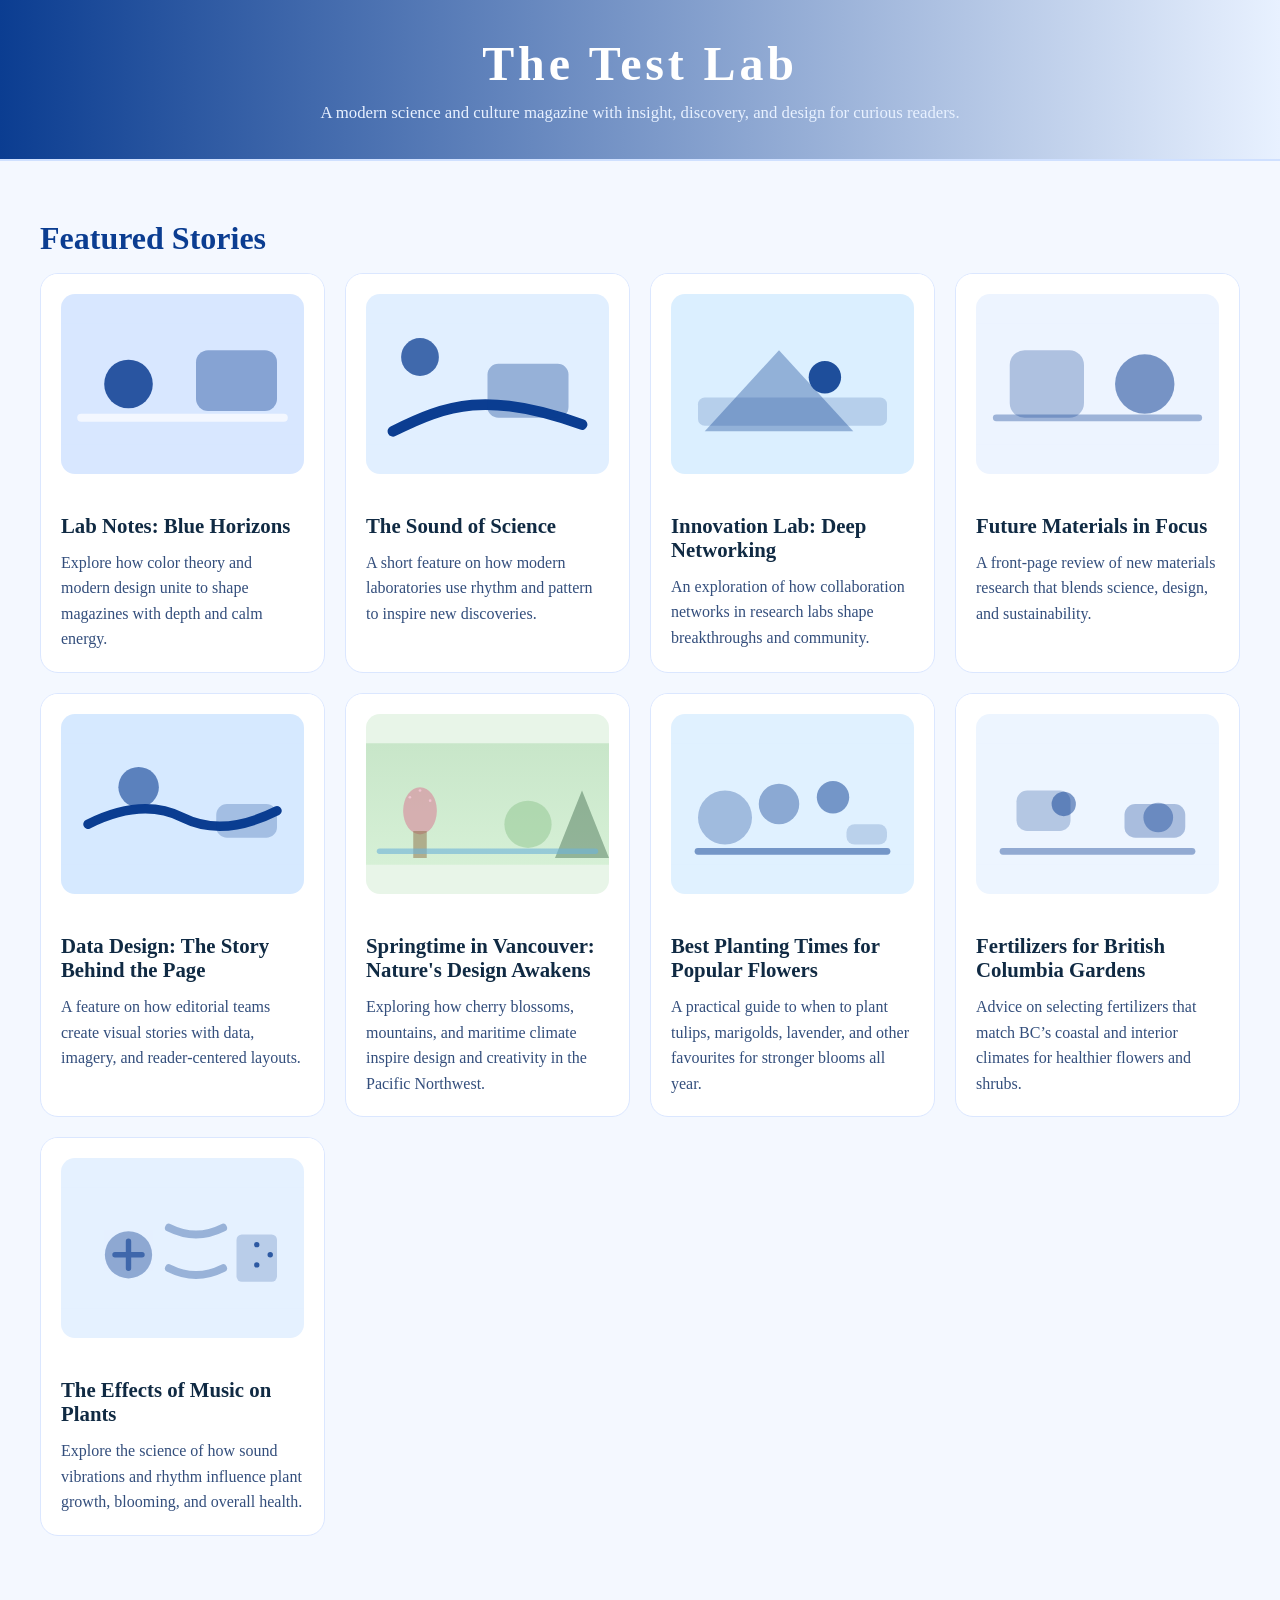
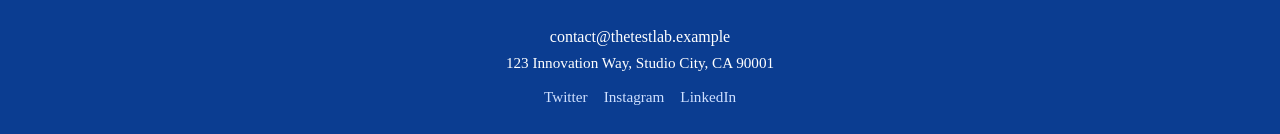
==== index.html @ 8c1adbc8 "Refactor article headers and add new content - Updated header styles in articles 1 to 8 to include l" ====
<!DOCTYPE html>
<html lang="en">
<head>
  <meta charset="UTF-8">
  <meta name="viewport" content="width=device-width, initial-scale=1.0">
  <title>The Test Lab Magazine</title>
</head>
<body style="margin:0; padding:0; font-family:'Times New Roman', Times, serif; background:#f4f8ff; color:#102a43;">
  <header style="padding:36px 24px; text-align:center; background: linear-gradient(to right, #0b3d91, #e8f1ff); border-bottom:2px solid #cfe0ff;">
    <h1 style="margin:0; font-size:3rem; letter-spacing:0.08em; color:#ffffff;">The Test Lab</h1>
    <p style="margin:12px auto 0; max-width:720px; font-size:1.05rem; color:#e8f1ff;">A modern science and culture magazine with insight, discovery, and design for curious readers.</p>
  </header>

  <main style="padding:32px 24px; max-width:1200px; margin:0 auto;">
    <section style="margin-bottom:32px;">
      <h2 style="font-size:2rem; margin-bottom:16px; color:#0b3d91;">Featured Stories</h2>
      <div style="display:grid; grid-template-columns:repeat(auto-fit, minmax(260px, 1fr)); gap:20px;">

        <article style="background:#ffffff; border:1px solid #dbe7ff; border-radius:18px; overflow:hidden; display:flex; flex-direction:column; min-height:320px;">
          <a href="article1.html" style="text-decoration:none; color:inherit; display:block;">
            <div style="padding:20px; background:#ffffff;">
              <svg width="100%" height="180" viewBox="0 0 360 180" xmlns="http://www.w3.org/2000/svg" style="border-radius:14px; display:block; background:#d8e7ff;">
                <rect x="0" y="0" width="360" height="180" fill="#d8e7ff"/>
                <circle cx="100" cy="90" r="36" fill="#0b3d91" opacity="0.85"/>
                <rect x="200" y="40" width="120" height="90" rx="18" fill="#0b3d91" opacity="0.4"/>
                <path d="M30 140 L330 140" stroke="#ffffff" stroke-width="12" stroke-linecap="round" opacity="0.7"/>
              </svg>
            </div>
            <div style="padding:20px;">
              <h3 style="margin:0 0 12px; font-size:1.3rem; color:#102a43;">Lab Notes: Blue Horizons</h3>
              <p style="margin:0; line-height:1.6; color:#334e7c;">Explore how color theory and modern design unite to shape magazines with depth and calm energy.</p>
            </div>
          </a>
        </article>

        <article style="background:#ffffff; border:1px solid #dbe7ff; border-radius:18px; overflow:hidden; display:flex; flex-direction:column; min-height:320px;">
          <a href="article2.html" style="text-decoration:none; color:inherit; display:block;">
            <div style="padding:20px; background:#ffffff;">
              <svg width="100%" height="180" viewBox="0 0 360 180" xmlns="http://www.w3.org/2000/svg" style="border-radius:14px; display:block; background:#e1efff;">
                <rect x="0" y="0" width="360" height="180" fill="#e1efff"/>
                <path d="M40 160 C120 120, 180 100, 320 150" stroke="#0b3d91" stroke-width="16" fill="none" stroke-linecap="round"/>
                <circle cx="80" cy="50" r="28" fill="#0b3d91" opacity="0.75"/>
                <rect x="180" y="60" width="120" height="80" rx="16" fill="#0b3d91" opacity="0.35"/>
              </svg>
            </div>
            <div style="padding:20px;">
              <h3 style="margin:0 0 12px; font-size:1.3rem; color:#102a43;">The Sound of Science</h3>
              <p style="margin:0; line-height:1.6; color:#334e7c;">A short feature on how modern laboratories use rhythm and pattern to inspire new discoveries.</p>
            </div>
          </a>
        </article>

        <article style="background:#ffffff; border:1px solid #dbe7ff; border-radius:18px; overflow:hidden; display:flex; flex-direction:column; min-height:320px;">
          <a href="article3.html" style="text-decoration:none; color:inherit; display:block;">
            <div style="padding:20px; background:#ffffff;">
              <svg width="100%" height="180" viewBox="0 0 360 180" xmlns="http://www.w3.org/2000/svg" style="border-radius:14px; display:block; background:#dbefff;">
                <rect x="0" y="0" width="360" height="180" fill="#dbefff"/>
                <polygon points="50,160 160,40 270,160" fill="#0b3d91" opacity="0.35"/>
                <circle cx="228" cy="80" r="24" fill="#0b3d91" opacity="0.9"/>
                <rect x="40" y="110" width="280" height="42" rx="10" fill="#0b3d91" opacity="0.18"/>
              </svg>
            </div>
            <div style="padding:20px;">
              <h3 style="margin:0 0 12px; font-size:1.3rem; color:#102a43;">Innovation Lab: Deep Networking</h3>
              <p style="margin:0; line-height:1.6; color:#334e7c;">An exploration of how collaboration networks in research labs shape breakthroughs and community.</p>
            </div>
          </a>
        </article>

        <article style="background:#ffffff; border:1px solid #dbe7ff; border-radius:18px; overflow:hidden; display:flex; flex-direction:column; min-height:320px;">
          <a href="article4.html" style="text-decoration:none; color:inherit; display:block;">
            <div style="padding:20px; background:#ffffff;">
              <svg width="100%" height="180" viewBox="0 0 360 180" xmlns="http://www.w3.org/2000/svg" style="border-radius:14px; display:block; background:#edf4ff;">
                <rect x="0" y="0" width="360" height="180" fill="#edf4ff"/>
                <rect x="50" y="40" width="110" height="100" rx="22" fill="#0b3d91" opacity="0.28"/>
                <circle cx="250" cy="90" r="44" fill="#0b3d91" opacity="0.52"/>
                <path d="M30 140 H330" stroke="#0b3d91" stroke-width="10" stroke-linecap="round" opacity="0.35"/>
              </svg>
            </div>
            <div style="padding:20px;">
              <h3 style="margin:0 0 12px; font-size:1.3rem; color:#102a43;">Future Materials in Focus</h3>
              <p style="margin:0; line-height:1.6; color:#334e7c;">A front-page review of new materials research that blends science, design, and sustainability.</p>
            </div>
          </a>
        </article>

        <article style="background:#ffffff; border:1px solid #dbe7ff; border-radius:18px; overflow:hidden; display:flex; flex-direction:column; min-height:320px;">
          <a href="article5.html" style="text-decoration:none; color:inherit; display:block;">
            <div style="padding:20px; background:#ffffff;">
              <svg width="100%" height="180" viewBox="0 0 360 180" xmlns="http://www.w3.org/2000/svg" style="border-radius:14px; display:block; background:#d6e9ff;">
                <rect x="0" y="0" width="360" height="180" fill="#d6e9ff"/>
                <path d="M40 120 Q120 80 180 110 T320 100" stroke="#0b3d91" stroke-width="14" fill="none" stroke-linecap="round"/>
                <circle cx="115" cy="65" r="30" fill="#0b3d91" opacity="0.6"/>
                <rect x="230" y="90" width="90" height="50" rx="16" fill="#0b3d91" opacity="0.25"/>
              </svg>
            </div>
            <div style="padding:20px;">
              <h3 style="margin:0 0 12px; font-size:1.3rem; color:#102a43;">Data Design: The Story Behind the Page</h3>
              <p style="margin:0; line-height:1.6; color:#334e7c;">A feature on how editorial teams create visual stories with data, imagery, and reader-centered layouts.</p>
            </div>
          </a>
        </article>

        <article style="background:#ffffff; border:1px solid #dbe7ff; border-radius:18px; overflow:hidden; display:flex; flex-direction:column; min-height:320px;">
          <a href="article6.html" style="text-decoration:none; color:inherit; display:block;">
            <div style="padding:20px; background:#ffffff;">
              <svg width="100%" height="180" viewBox="0 0 360 180" xmlns="http://www.w3.org/2000/svg" style="border-radius:14px; display:block; background:#e8f5e8;">
                <defs>
                  <linearGradient id="springGrad" x1="0%" y1="0%" x2="0%" y2="100%">
                    <stop offset="0%" style="stop-color:#c8e6c9;stop-opacity:1" />
                    <stop offset="100%" style="stop-color:#d6f0d6;stop-opacity:1" />
                  </linearGradient>
                </defs>
                <rect x="0" y="0" width="360" height="180" fill="url(#springGrad)"/>
                <ellipse cx="80" cy="100" rx="25" ry="35" fill="#d896a3" opacity="0.7"/>
                <rect x="70" y="130" width="20" height="40" fill="#8b6f47" opacity="0.5"/>
                <circle cx="80" cy="70" r="2" fill="#f0c4d1"/>
                <circle cx="95" cy="85" r="2" fill="#f0c4d1"/>
                <circle cx="65" cy="80" r="2" fill="#f0c4d1"/>
                <polygon points="280,170 320,70 360,170" fill="#2d5a3d" opacity="0.4"/>
                <circle cx="240" cy="120" r="35" fill="#90c590" opacity="0.5"/>
                <path d="M20 160 L340 160" stroke="#6eb3d9" stroke-width="8" stroke-linecap="round" opacity="0.6"/>
              </svg>
            </div>
            <div style="padding:20px;">
              <h3 style="margin:0 0 12px; font-size:1.3rem; color:#102a43;">Springtime in Vancouver: Nature's Design Awakens</h3>
              <p style="margin:0; line-height:1.6; color:#334e7c;">Exploring how cherry blossoms, mountains, and maritime climate inspire design and creativity in the Pacific Northwest.</p>
            </div>
          </a>
        </article>

        <article style="background:#ffffff; border:1px solid #dbe7ff; border-radius:18px; overflow:hidden; display:flex; flex-direction:column; min-height:320px;">
          <a href="article7.html" style="text-decoration:none; color:inherit; display:block;">
            <div style="padding:20px; background:#ffffff;">
              <svg width="100%" height="180" viewBox="0 0 360 180" xmlns="http://www.w3.org/2000/svg" style="border-radius:14px; display:block; background:#e0f1ff;">
                <rect x="0" y="0" width="360" height="180" fill="#e0f1ff"/>
                <circle cx="80" cy="110" r="40" fill="#0b3d91" opacity="0.3"/>
                <circle cx="160" cy="90" r="30" fill="#0b3d91" opacity="0.4"/>
                <circle cx="240" cy="80" r="24" fill="#0b3d91" opacity="0.5"/>
                <path d="M40 160 H320" stroke="#0b3d91" stroke-width="10" stroke-linecap="round" opacity="0.5"/>
                <rect x="260" y="120" width="60" height="30" rx="12" fill="#0b3d91" opacity="0.18"/>
              </svg>
            </div>
            <div style="padding:20px;">
              <h3 style="margin:0 0 12px; font-size:1.3rem; color:#102a43;">Best Planting Times for Popular Flowers</h3>
              <p style="margin:0; line-height:1.6; color:#334e7c;">A practical guide to when to plant tulips, marigolds, lavender, and other favourites for stronger blooms all year.</p>
            </div>
          </a>
        </article>

        <article style="background:#ffffff; border:1px solid #dbe7ff; border-radius:18px; overflow:hidden; display:flex; flex-direction:column; min-height:320px;">
          <a href="article8.html" style="text-decoration:none; color:inherit; display:block;">
            <div style="padding:20px; background:#ffffff;">
              <svg width="100%" height="180" viewBox="0 0 360 180" xmlns="http://www.w3.org/2000/svg" style="border-radius:14px; display:block; background:#edf5ff;">
                <rect x="0" y="0" width="360" height="180" fill="#edf5ff"/>
                <rect x="60" y="70" width="80" height="60" rx="16" fill="#0b3d91" opacity="0.25"/>
                <rect x="220" y="90" width="90" height="50" rx="16" fill="#0b3d91" opacity="0.3"/>
                <path d="M40 160 H320" stroke="#0b3d91" stroke-width="10" stroke-linecap="round" opacity="0.4"/>
                <circle cx="130" cy="90" r="18" fill="#0b3d91" opacity="0.5"/>
                <circle cx="270" cy="110" r="22" fill="#0b3d91" opacity="0.4"/>
              </svg>
            </div>
            <div style="padding:20px;">
              <h3 style="margin:0 0 12px; font-size:1.3rem; color:#102a43;">Fertilizers for British Columbia Gardens</h3>
              <p style="margin:0; line-height:1.6; color:#334e7c;">Advice on selecting fertilizers that match BC’s coastal and interior climates for healthier flowers and shrubs.</p>
            </div>
          </a>
        </article>

        <article style="background:#ffffff; border:1px solid #dbe7ff; border-radius:18px; overflow:hidden; display:flex; flex-direction:column; min-height:320px;">
          <a href="article9.html" style="text-decoration:none; color:inherit; display:block;">
            <div style="padding:20px; background:#ffffff;">
              <svg width="100%" height="180" viewBox="0 0 360 180" xmlns="http://www.w3.org/2000/svg" style="border-radius:14px; display:block; background:#e5f1ff;">
                <rect x="0" y="0" width="360" height="180" fill="#e5f1ff"/>
                <circle cx="100" cy="100" r="35" fill="#0b3d91" opacity="0.4"/>
                <path d="M80 100 L120 100 M100 80 L100 120" stroke="#0b3d91" stroke-width="8" stroke-linecap="round" opacity="0.6"/>
                <path d="M160 60 Q200 80 240 60" stroke="#0b3d91" stroke-width="12" fill="none" stroke-linecap="round" opacity="0.35"/>
                <path d="M160 120 Q200 140 240 120" stroke="#0b3d91" stroke-width="12" fill="none" stroke-linecap="round" opacity="0.35"/>
                <rect x="260" y="70" width="60" height="70" rx="8" fill="#0b3d91" opacity="0.2"/>
                <circle cx="290" cy="85" r="4" fill="#0b3d91" opacity="0.8"/>
                <circle cx="310" cy="100" r="4" fill="#0b3d91" opacity="0.8"/>
                <circle cx="290" cy="115" r="4" fill="#0b3d91" opacity="0.8"/>
              </svg>
            </div>
            <div style="padding:20px;">
              <h3 style="margin:0 0 12px; font-size:1.3rem; color:#102a43;">The Effects of Music on Plants</h3>
              <p style="margin:0; line-height:1.6; color:#334e7c;">Explore the science of how sound vibrations and rhythm influence plant growth, blooming, and overall health.</p>
            </div>
          </a>
        </article>

      </div>
    </section>
  </main>

  <footer style="padding:28px 24px; background:#0b3d91; color:#ffffff; text-align:center;">
    <p style="margin:0 0 8px; font-size:1rem;">contact@thetestlab.example</p>
    <p style="margin:0 0 16px; font-size:0.95rem;">123 Innovation Way, Studio City, CA 90001</p>
    <div style="display:flex; justify-content:center; gap:16px; flex-wrap:wrap; font-size:0.95rem;">
      <a href="#" style="color:#cfe0ff; text-decoration:none;">Twitter</a>
      <a href="#" style="color:#cfe0ff; text-decoration:none;">Instagram</a>
      <a href="#" style="color:#cfe0ff; text-decoration:none;">LinkedIn</a>
    </div>
  </footer>
</body>
</html>
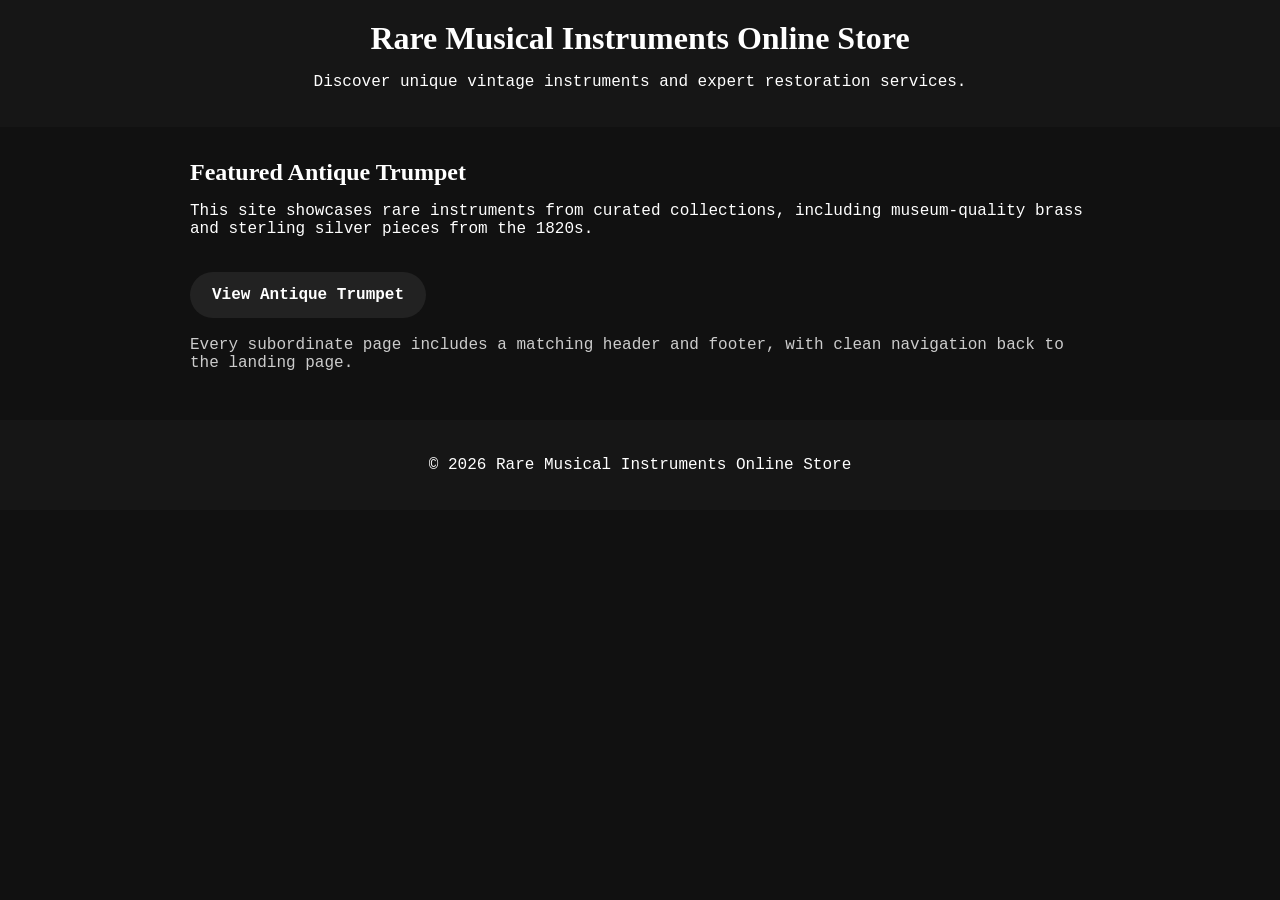
==== commit f6fa42b9: "Add antique trumpet and index pages with detailed descriptions and styling" ====
--- a/index.html
+++ b/index.html
@@ -1,206 +1,66 @@
 <!DOCTYPE html>
 <html lang="en">
 <head>
-  <meta charset="UTF-8">
-  <meta name="viewport" content="width=device-width, initial-scale=1.0">
-  <title>The Test Lab Magazine</title>
+  <meta charset="UTF-8" />
+  <title>Rare Musical Instruments Online Store</title>
+  <style>
+    body {
+      margin: 0;
+      min-height: 100vh;
+      background: #111;
+      color: #fff;
+      font-family: Courier, monospace;
+    }
+    header, footer {
+      background: #161616;
+      padding: 20px;
+      text-align: center;
+    }
+    h1, h2 {
+      font-family: "Times New Roman", Times, serif;
+      margin: 0 0 12px;
+    }
+    .content {
+      padding: 32px;
+      max-width: 900px;
+      margin: 0 auto;
+    }
+    .button-link {
+      display: inline-block;
+      margin-top: 18px;
+      padding: 14px 22px;
+      background: #222;
+      color: #fff;
+      text-decoration: none;
+      border-radius: 999px;
+      transition: background 0.2s ease, transform 0.2s ease;
+      font-weight: bold;
+    }
+    .button-link:hover {
+      background: #444;
+      transform: translateY(-1px);
+    }
+    .note {
+      margin-top: 18px;
+      color: #ccc;
+    }
+  </style>
 </head>
-<body style="margin:0; padding:0; font-family:'Times New Roman', Times, serif; background:#f4f8ff; color:#102a43;">
-  <header style="padding:36px 24px; text-align:center; background: linear-gradient(to right, #0b3d91, #e8f1ff); border-bottom:2px solid #cfe0ff;">
-    <h1 style="margin:0; font-size:3rem; letter-spacing:0.08em; color:#ffffff;">The Test Lab</h1>
-    <p style="margin:12px auto 0; max-width:720px; font-size:1.05rem; color:#e8f1ff;">A modern science and culture magazine with insight, discovery, and design for curious readers.</p>
+<body>
+  <header>
+    <h1>Rare Musical Instruments Online Store</h1>
+    <p>Discover unique vintage instruments and expert restoration services.</p>
   </header>
 
-  <main style="padding:32px 24px; max-width:1200px; margin:0 auto;">
-    <section style="margin-bottom:32px;">
-      <h2 style="font-size:2rem; margin-bottom:16px; color:#0b3d91;">Featured Stories</h2>
-      <div style="display:grid; grid-template-columns:repeat(auto-fit, minmax(260px, 1fr)); gap:20px;">
-
-        <article style="background:#ffffff; border:1px solid #dbe7ff; border-radius:18px; overflow:hidden; display:flex; flex-direction:column; min-height:320px;">
-          <a href="article1.html" style="text-decoration:none; color:inherit; display:block;">
-            <div style="padding:20px; background:#ffffff;">
-              <svg width="100%" height="180" viewBox="0 0 360 180" xmlns="http://www.w3.org/2000/svg" style="border-radius:14px; display:block; background:#d8e7ff;">
-                <rect x="0" y="0" width="360" height="180" fill="#d8e7ff"/>
-                <circle cx="100" cy="90" r="36" fill="#0b3d91" opacity="0.85"/>
-                <rect x="200" y="40" width="120" height="90" rx="18" fill="#0b3d91" opacity="0.4"/>
-                <path d="M30 140 L330 140" stroke="#ffffff" stroke-width="12" stroke-linecap="round" opacity="0.7"/>
-              </svg>
-            </div>
-            <div style="padding:20px;">
-              <h3 style="margin:0 0 12px; font-size:1.3rem; color:#102a43;">Lab Notes: Blue Horizons</h3>
-              <p style="margin:0; line-height:1.6; color:#334e7c;">Explore how color theory and modern design unite to shape magazines with depth and calm energy.</p>
-            </div>
-          </a>
-        </article>
-
-        <article style="background:#ffffff; border:1px solid #dbe7ff; border-radius:18px; overflow:hidden; display:flex; flex-direction:column; min-height:320px;">
-          <a href="article2.html" style="text-decoration:none; color:inherit; display:block;">
-            <div style="padding:20px; background:#ffffff;">
-              <svg width="100%" height="180" viewBox="0 0 360 180" xmlns="http://www.w3.org/2000/svg" style="border-radius:14px; display:block; background:#e1efff;">
-                <rect x="0" y="0" width="360" height="180" fill="#e1efff"/>
-                <path d="M40 160 C120 120, 180 100, 320 150" stroke="#0b3d91" stroke-width="16" fill="none" stroke-linecap="round"/>
-                <circle cx="80" cy="50" r="28" fill="#0b3d91" opacity="0.75"/>
-                <rect x="180" y="60" width="120" height="80" rx="16" fill="#0b3d91" opacity="0.35"/>
-              </svg>
-            </div>
-            <div style="padding:20px;">
-              <h3 style="margin:0 0 12px; font-size:1.3rem; color:#102a43;">The Sound of Science</h3>
-              <p style="margin:0; line-height:1.6; color:#334e7c;">A short feature on how modern laboratories use rhythm and pattern to inspire new discoveries.</p>
-            </div>
-          </a>
-        </article>
-
-        <article style="background:#ffffff; border:1px solid #dbe7ff; border-radius:18px; overflow:hidden; display:flex; flex-direction:column; min-height:320px;">
-          <a href="article3.html" style="text-decoration:none; color:inherit; display:block;">
-            <div style="padding:20px; background:#ffffff;">
-              <svg width="100%" height="180" viewBox="0 0 360 180" xmlns="http://www.w3.org/2000/svg" style="border-radius:14px; display:block; background:#dbefff;">
-                <rect x="0" y="0" width="360" height="180" fill="#dbefff"/>
-                <polygon points="50,160 160,40 270,160" fill="#0b3d91" opacity="0.35"/>
-                <circle cx="228" cy="80" r="24" fill="#0b3d91" opacity="0.9"/>
-                <rect x="40" y="110" width="280" height="42" rx="10" fill="#0b3d91" opacity="0.18"/>
-              </svg>
-            </div>
-            <div style="padding:20px;">
-              <h3 style="margin:0 0 12px; font-size:1.3rem; color:#102a43;">Innovation Lab: Deep Networking</h3>
-              <p style="margin:0; line-height:1.6; color:#334e7c;">An exploration of how collaboration networks in research labs shape breakthroughs and community.</p>
-            </div>
-          </a>
-        </article>
-
-        <article style="background:#ffffff; border:1px solid #dbe7ff; border-radius:18px; overflow:hidden; display:flex; flex-direction:column; min-height:320px;">
-          <a href="article4.html" style="text-decoration:none; color:inherit; display:block;">
-            <div style="padding:20px; background:#ffffff;">
-              <svg width="100%" height="180" viewBox="0 0 360 180" xmlns="http://www.w3.org/2000/svg" style="border-radius:14px; display:block; background:#edf4ff;">
-                <rect x="0" y="0" width="360" height="180" fill="#edf4ff"/>
-                <rect x="50" y="40" width="110" height="100" rx="22" fill="#0b3d91" opacity="0.28"/>
-                <circle cx="250" cy="90" r="44" fill="#0b3d91" opacity="0.52"/>
-                <path d="M30 140 H330" stroke="#0b3d91" stroke-width="10" stroke-linecap="round" opacity="0.35"/>
-              </svg>
-            </div>
-            <div style="padding:20px;">
-              <h3 style="margin:0 0 12px; font-size:1.3rem; color:#102a43;">Future Materials in Focus</h3>
-              <p style="margin:0; line-height:1.6; color:#334e7c;">A front-page review of new materials research that blends science, design, and sustainability.</p>
-            </div>
-          </a>
-        </article>
-
-        <article style="background:#ffffff; border:1px solid #dbe7ff; border-radius:18px; overflow:hidden; display:flex; flex-direction:column; min-height:320px;">
-          <a href="article5.html" style="text-decoration:none; color:inherit; display:block;">
-            <div style="padding:20px; background:#ffffff;">
-              <svg width="100%" height="180" viewBox="0 0 360 180" xmlns="http://www.w3.org/2000/svg" style="border-radius:14px; display:block; background:#d6e9ff;">
-                <rect x="0" y="0" width="360" height="180" fill="#d6e9ff"/>
-                <path d="M40 120 Q120 80 180 110 T320 100" stroke="#0b3d91" stroke-width="14" fill="none" stroke-linecap="round"/>
-                <circle cx="115" cy="65" r="30" fill="#0b3d91" opacity="0.6"/>
-                <rect x="230" y="90" width="90" height="50" rx="16" fill="#0b3d91" opacity="0.25"/>
-              </svg>
-            </div>
-            <div style="padding:20px;">
-              <h3 style="margin:0 0 12px; font-size:1.3rem; color:#102a43;">Data Design: The Story Behind the Page</h3>
-              <p style="margin:0; line-height:1.6; color:#334e7c;">A feature on how editorial teams create visual stories with data, imagery, and reader-centered layouts.</p>
-            </div>
-          </a>
-        </article>
-
-        <article style="background:#ffffff; border:1px solid #dbe7ff; border-radius:18px; overflow:hidden; display:flex; flex-direction:column; min-height:320px;">
-          <a href="article6.html" style="text-decoration:none; color:inherit; display:block;">
-            <div style="padding:20px; background:#ffffff;">
-              <svg width="100%" height="180" viewBox="0 0 360 180" xmlns="http://www.w3.org/2000/svg" style="border-radius:14px; display:block; background:#e8f5e8;">
-                <defs>
-                  <linearGradient id="springGrad" x1="0%" y1="0%" x2="0%" y2="100%">
-                    <stop offset="0%" style="stop-color:#c8e6c9;stop-opacity:1" />
-                    <stop offset="100%" style="stop-color:#d6f0d6;stop-opacity:1" />
-                  </linearGradient>
-                </defs>
-                <rect x="0" y="0" width="360" height="180" fill="url(#springGrad)"/>
-                <ellipse cx="80" cy="100" rx="25" ry="35" fill="#d896a3" opacity="0.7"/>
-                <rect x="70" y="130" width="20" height="40" fill="#8b6f47" opacity="0.5"/>
-                <circle cx="80" cy="70" r="2" fill="#f0c4d1"/>
-                <circle cx="95" cy="85" r="2" fill="#f0c4d1"/>
-                <circle cx="65" cy="80" r="2" fill="#f0c4d1"/>
-                <polygon points="280,170 320,70 360,170" fill="#2d5a3d" opacity="0.4"/>
-                <circle cx="240" cy="120" r="35" fill="#90c590" opacity="0.5"/>
-                <path d="M20 160 L340 160" stroke="#6eb3d9" stroke-width="8" stroke-linecap="round" opacity="0.6"/>
-              </svg>
-            </div>
-            <div style="padding:20px;">
-              <h3 style="margin:0 0 12px; font-size:1.3rem; color:#102a43;">Springtime in Vancouver: Nature's Design Awakens</h3>
-              <p style="margin:0; line-height:1.6; color:#334e7c;">Exploring how cherry blossoms, mountains, and maritime climate inspire design and creativity in the Pacific Northwest.</p>
-            </div>
-          </a>
-        </article>
-
-        <article style="background:#ffffff; border:1px solid #dbe7ff; border-radius:18px; overflow:hidden; display:flex; flex-direction:column; min-height:320px;">
-          <a href="article7.html" style="text-decoration:none; color:inherit; display:block;">
-            <div style="padding:20px; background:#ffffff;">
-              <svg width="100%" height="180" viewBox="0 0 360 180" xmlns="http://www.w3.org/2000/svg" style="border-radius:14px; display:block; background:#e0f1ff;">
-                <rect x="0" y="0" width="360" height="180" fill="#e0f1ff"/>
-                <circle cx="80" cy="110" r="40" fill="#0b3d91" opacity="0.3"/>
-                <circle cx="160" cy="90" r="30" fill="#0b3d91" opacity="0.4"/>
-                <circle cx="240" cy="80" r="24" fill="#0b3d91" opacity="0.5"/>
-                <path d="M40 160 H320" stroke="#0b3d91" stroke-width="10" stroke-linecap="round" opacity="0.5"/>
-                <rect x="260" y="120" width="60" height="30" rx="12" fill="#0b3d91" opacity="0.18"/>
-              </svg>
-            </div>
-            <div style="padding:20px;">
-              <h3 style="margin:0 0 12px; font-size:1.3rem; color:#102a43;">Best Planting Times for Popular Flowers</h3>
-              <p style="margin:0; line-height:1.6; color:#334e7c;">A practical guide to when to plant tulips, marigolds, lavender, and other favourites for stronger blooms all year.</p>
-            </div>
-          </a>
-        </article>
-
-        <article style="background:#ffffff; border:1px solid #dbe7ff; border-radius:18px; overflow:hidden; display:flex; flex-direction:column; min-height:320px;">
-          <a href="article8.html" style="text-decoration:none; color:inherit; display:block;">
-            <div style="padding:20px; background:#ffffff;">
-              <svg width="100%" height="180" viewBox="0 0 360 180" xmlns="http://www.w3.org/2000/svg" style="border-radius:14px; display:block; background:#edf5ff;">
-                <rect x="0" y="0" width="360" height="180" fill="#edf5ff"/>
-                <rect x="60" y="70" width="80" height="60" rx="16" fill="#0b3d91" opacity="0.25"/>
-                <rect x="220" y="90" width="90" height="50" rx="16" fill="#0b3d91" opacity="0.3"/>
-                <path d="M40 160 H320" stroke="#0b3d91" stroke-width="10" stroke-linecap="round" opacity="0.4"/>
-                <circle cx="130" cy="90" r="18" fill="#0b3d91" opacity="0.5"/>
-                <circle cx="270" cy="110" r="22" fill="#0b3d91" opacity="0.4"/>
-              </svg>
-            </div>
-            <div style="padding:20px;">
-              <h3 style="margin:0 0 12px; font-size:1.3rem; color:#102a43;">Fertilizers for British Columbia Gardens</h3>
-              <p style="margin:0; line-height:1.6; color:#334e7c;">Advice on selecting fertilizers that match BC’s coastal and interior climates for healthier flowers and shrubs.</p>
-            </div>
-          </a>
-        </article>
-
-        <article style="background:#ffffff; border:1px solid #dbe7ff; border-radius:18px; overflow:hidden; display:flex; flex-direction:column; min-height:320px;">
-          <a href="article9.html" style="text-decoration:none; color:inherit; display:block;">
-            <div style="padding:20px; background:#ffffff;">
-              <svg width="100%" height="180" viewBox="0 0 360 180" xmlns="http://www.w3.org/2000/svg" style="border-radius:14px; display:block; background:#e5f1ff;">
-                <rect x="0" y="0" width="360" height="180" fill="#e5f1ff"/>
-                <circle cx="100" cy="100" r="35" fill="#0b3d91" opacity="0.4"/>
-                <path d="M80 100 L120 100 M100 80 L100 120" stroke="#0b3d91" stroke-width="8" stroke-linecap="round" opacity="0.6"/>
-                <path d="M160 60 Q200 80 240 60" stroke="#0b3d91" stroke-width="12" fill="none" stroke-linecap="round" opacity="0.35"/>
-                <path d="M160 120 Q200 140 240 120" stroke="#0b3d91" stroke-width="12" fill="none" stroke-linecap="round" opacity="0.35"/>
-                <rect x="260" y="70" width="60" height="70" rx="8" fill="#0b3d91" opacity="0.2"/>
-                <circle cx="290" cy="85" r="4" fill="#0b3d91" opacity="0.8"/>
-                <circle cx="310" cy="100" r="4" fill="#0b3d91" opacity="0.8"/>
-                <circle cx="290" cy="115" r="4" fill="#0b3d91" opacity="0.8"/>
-              </svg>
-            </div>
-            <div style="padding:20px;">
-              <h3 style="margin:0 0 12px; font-size:1.3rem; color:#102a43;">The Effects of Music on Plants</h3>
-              <p style="margin:0; line-height:1.6; color:#334e7c;">Explore the science of how sound vibrations and rhythm influence plant growth, blooming, and overall health.</p>
-            </div>
-          </a>
-        </article>
-
-      </div>
-    </section>
+  <main class="content">
+    <h2>Featured Antique Trumpet</h2>
+    <p>This site showcases rare instruments from curated collections, including museum-quality brass and sterling silver pieces from the 1820s.</p>
+    <a href="antique-trumpet.html" class="button-link">View Antique Trumpet</a>
+    <p class="note">Every subordinate page includes a matching header and footer, with clean navigation back to the landing page.</p>
   </main>
 
-  <footer style="padding:28px 24px; background:#0b3d91; color:#ffffff; text-align:center;">
-    <p style="margin:0 0 8px; font-size:1rem;">contact@thetestlab.example</p>
-    <p style="margin:0 0 16px; font-size:0.95rem;">123 Innovation Way, Studio City, CA 90001</p>
-    <div style="display:flex; justify-content:center; gap:16px; flex-wrap:wrap; font-size:0.95rem;">
-      <a href="#" style="color:#cfe0ff; text-decoration:none;">Twitter</a>
-      <a href="#" style="color:#cfe0ff; text-decoration:none;">Instagram</a>
-      <a href="#" style="color:#cfe0ff; text-decoration:none;">LinkedIn</a>
-    </div>
+  <footer>
+    <p>© 2026 Rare Musical Instruments Online Store</p>
   </footer>
 </body>
 </html>
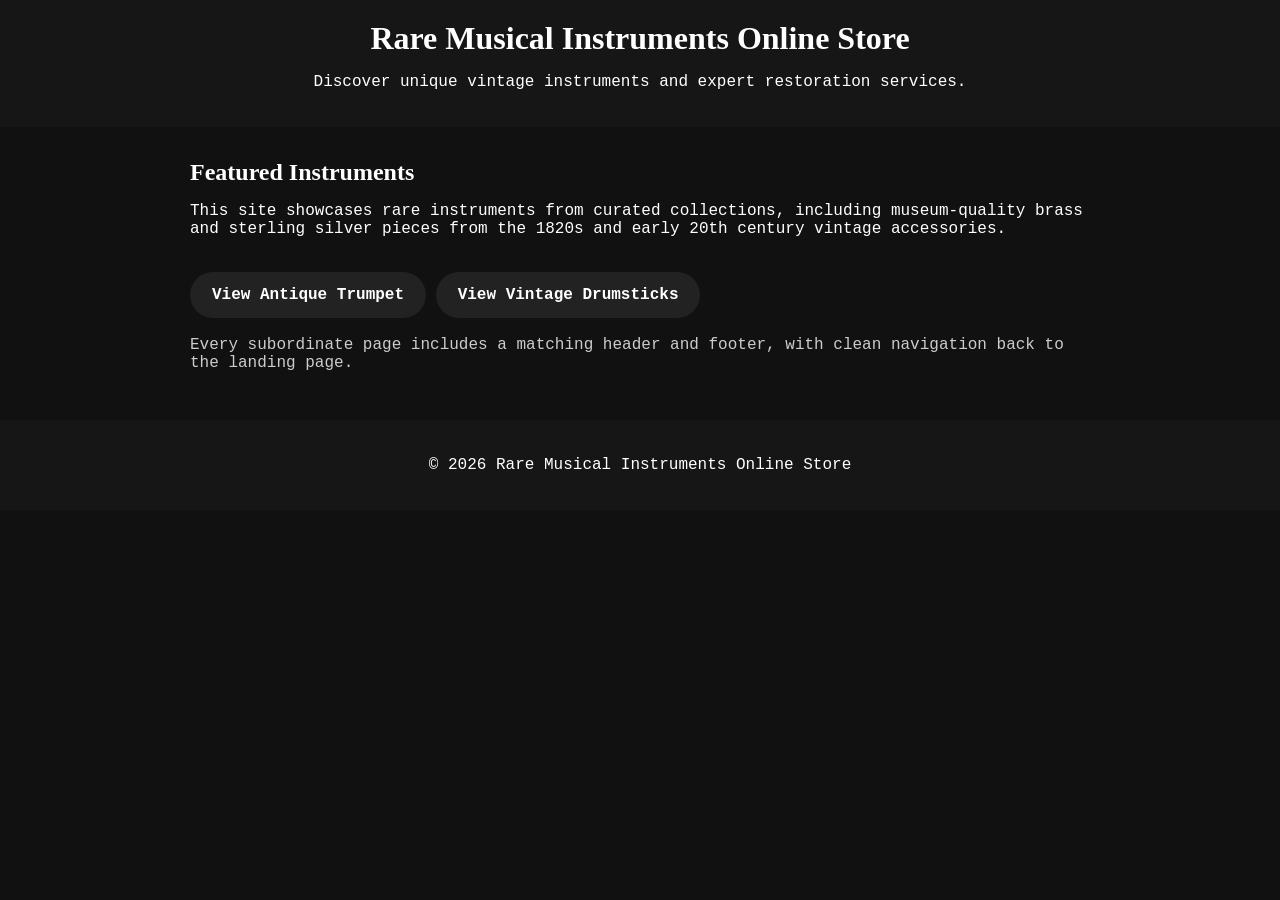
==== commit c898a700: "Update index.html to feature a broader range of instruments and add drumsticks.html for detailed pro" ====
--- a/index.html
+++ b/index.html
@@ -53,9 +53,12 @@
   </header>
 
   <main class="content">
-    <h2>Featured Antique Trumpet</h2>
-    <p>This site showcases rare instruments from curated collections, including museum-quality brass and sterling silver pieces from the 1820s.</p>
-    <a href="antique-trumpet.html" class="button-link">View Antique Trumpet</a>
+    <h2>Featured Instruments</h2>
+    <p>This site showcases rare instruments from curated collections, including museum-quality brass and sterling silver pieces from the 1820s and early 20th century vintage accessories.</p>
+    <div>
+      <a href="antique-trumpet.html" class="button-link">View Antique Trumpet</a>
+      <a href="drumsticks.html" class="button-link">View Vintage Drumsticks</a>
+    </div>
     <p class="note">Every subordinate page includes a matching header and footer, with clean navigation back to the landing page.</p>
   </main>
 
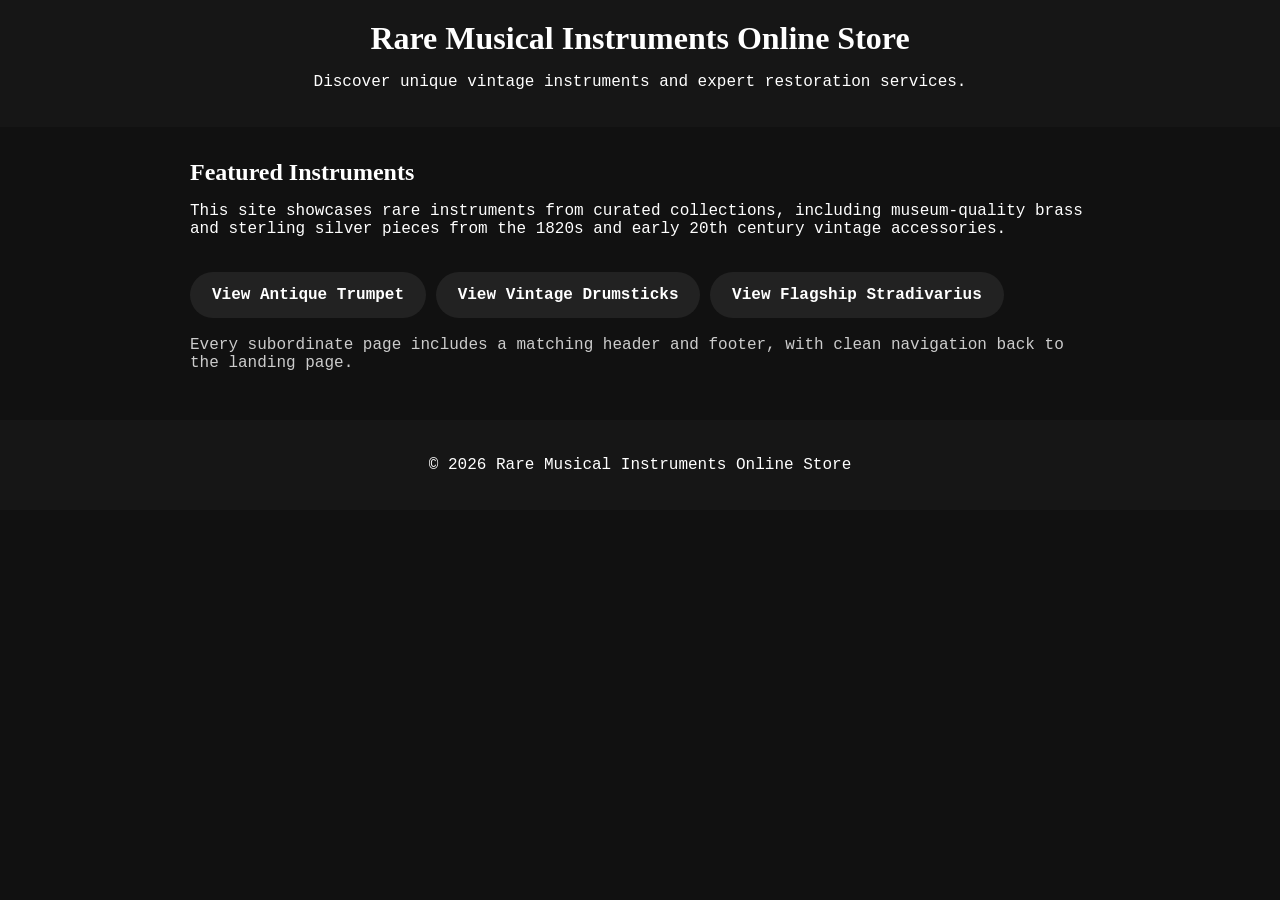
==== commit be2e2d27: "Update architecture documentation and add Stradivarius product page - Correct the number of subordin" ====
--- a/index.html
+++ b/index.html
@@ -58,6 +58,7 @@
     <div>
       <a href="antique-trumpet.html" class="button-link">View Antique Trumpet</a>
       <a href="drumsticks.html" class="button-link">View Vintage Drumsticks</a>
+      <a href="stradivarius.html" class="button-link">View Flagship Stradivarius</a>
     </div>
     <p class="note">Every subordinate page includes a matching header and footer, with clean navigation back to the landing page.</p>
   </main>
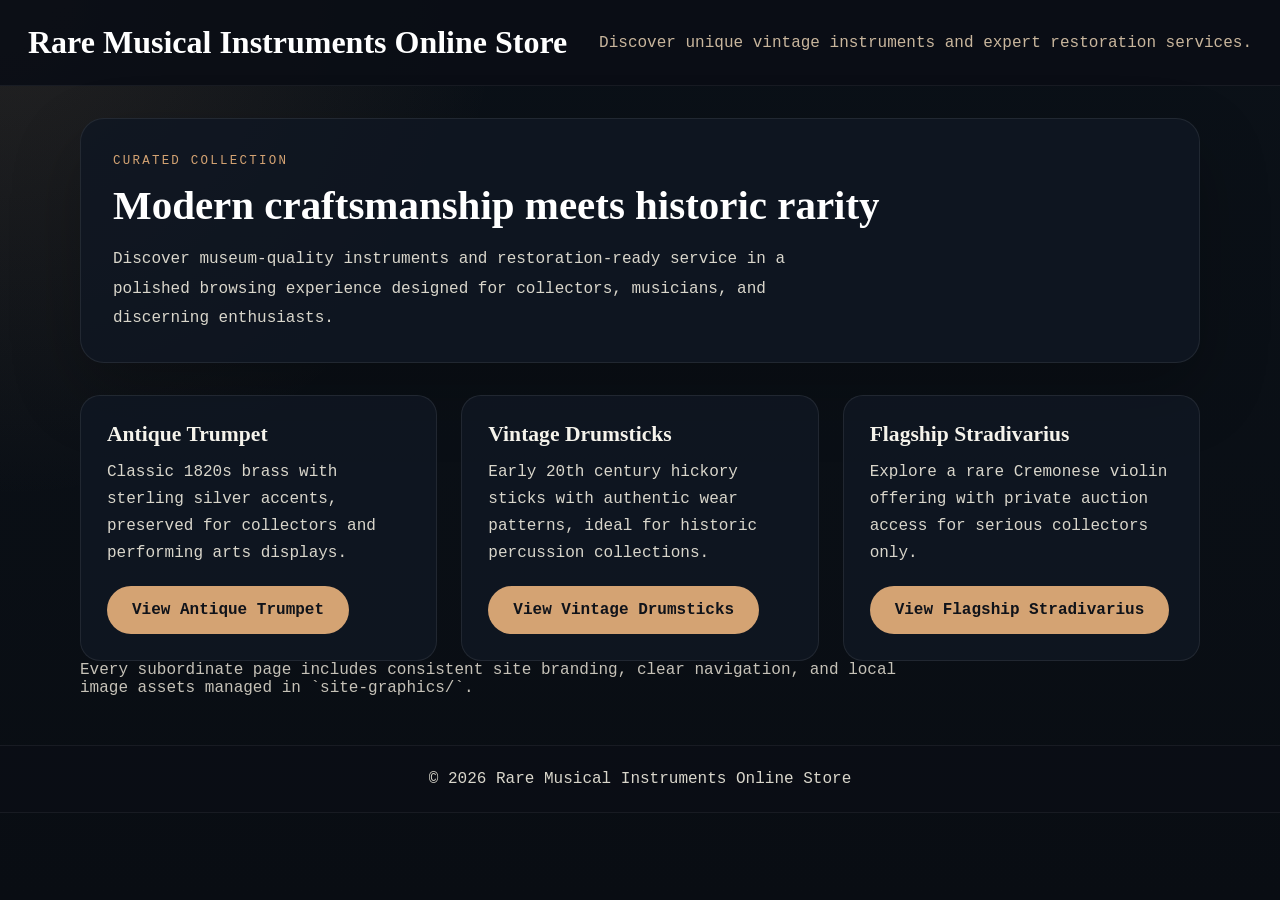
==== commit f91d4d55: "Modernize site layout, add shared stylesheet, and update design documentation" ====
--- a/index.html
+++ b/index.html
@@ -2,49 +2,9 @@
 <html lang="en">
 <head>
   <meta charset="UTF-8" />
+  <meta name="viewport" content="width=device-width, initial-scale=1.0" />
   <title>Rare Musical Instruments Online Store</title>
-  <style>
-    body {
-      margin: 0;
-      min-height: 100vh;
-      background: #111;
-      color: #fff;
-      font-family: Courier, monospace;
-    }
-    header, footer {
-      background: #161616;
-      padding: 20px;
-      text-align: center;
-    }
-    h1, h2 {
-      font-family: "Times New Roman", Times, serif;
-      margin: 0 0 12px;
-    }
-    .content {
-      padding: 32px;
-      max-width: 900px;
-      margin: 0 auto;
-    }
-    .button-link {
-      display: inline-block;
-      margin-top: 18px;
-      padding: 14px 22px;
-      background: #222;
-      color: #fff;
-      text-decoration: none;
-      border-radius: 999px;
-      transition: background 0.2s ease, transform 0.2s ease;
-      font-weight: bold;
-    }
-    .button-link:hover {
-      background: #444;
-      transform: translateY(-1px);
-    }
-    .note {
-      margin-top: 18px;
-      color: #ccc;
-    }
-  </style>
+  <link rel="stylesheet" href="styles.css" />
 </head>
 <body>
   <header>
@@ -53,14 +13,31 @@
   </header>
 
   <main class="content">
-    <h2>Featured Instruments</h2>
-    <p>This site showcases rare instruments from curated collections, including museum-quality brass and sterling silver pieces from the 1820s and early 20th century vintage accessories.</p>
-    <div>
-      <a href="antique-trumpet.html" class="button-link">View Antique Trumpet</a>
-      <a href="drumsticks.html" class="button-link">View Vintage Drumsticks</a>
-      <a href="stradivarius.html" class="button-link">View Flagship Stradivarius</a>
-    </div>
-    <p class="note">Every subordinate page includes a matching header and footer, with clean navigation back to the landing page.</p>
+    <section class="hero">
+      <span class="eyebrow">Curated Collection</span>
+      <h2>Modern craftsmanship meets historic rarity</h2>
+      <p>Discover museum-quality instruments and restoration-ready service in a polished browsing experience designed for collectors, musicians, and discerning enthusiasts.</p>
+    </section>
+
+    <section class="featured-grid">
+      <article class="card">
+        <h3>Antique Trumpet</h3>
+        <p>Classic 1820s brass with sterling silver accents, preserved for collectors and performing arts displays.</p>
+        <a href="antique-trumpet.html" class="button-link primary-button">View Antique Trumpet</a>
+      </article>
+      <article class="card">
+        <h3>Vintage Drumsticks</h3>
+        <p>Early 20th century hickory sticks with authentic wear patterns, ideal for historic percussion collections.</p>
+        <a href="drumsticks.html" class="button-link primary-button">View Vintage Drumsticks</a>
+      </article>
+      <article class="card">
+        <h3>Flagship Stradivarius</h3>
+        <p>Explore a rare Cremonese violin offering with private auction access for serious collectors only.</p>
+        <a href="stradivarius.html" class="button-link primary-button">View Flagship Stradivarius</a>
+      </article>
+    </section>
+
+    <p class="note">Every subordinate page includes consistent site branding, clear navigation, and local image assets managed in `site-graphics/`.</p>
   </main>
 
   <footer>
--- a/styles.css
+++ b/styles.css
@@ -0,0 +1,249 @@
+:root {
+  color-scheme: dark;
+  font-family: Courier, monospace;
+  background-color: #0b1118;
+  color: #f5f3eb;
+}
+
+* {
+  box-sizing: border-box;
+}
+
+body {
+  margin: 0;
+  min-height: 100vh;
+  background: radial-gradient(circle at top left, rgba(212,163,115,0.12), transparent 32%),
+              linear-gradient(180deg, #0b1118 0%, #090d13 100%);
+  color: #f5f3eb;
+  font-family: Courier, monospace;
+}
+
+img {
+  max-width: 100%;
+  display: block;
+}
+
+a {
+  color: inherit;
+  text-decoration: none;
+}
+
+header,
+footer {
+  padding: 24px 28px;
+  background: rgba(10, 14, 21, 0.92);
+  border-bottom: 1px solid rgba(255,255,255,0.06);
+}
+
+header {
+  display: flex;
+  flex-wrap: wrap;
+  align-items: center;
+  justify-content: space-between;
+  gap: 18px;
+}
+
+header h1,
+.hero h2,
+.page-title {
+  font-family: "Times New Roman", Times, serif;
+  color: #fff;
+  margin: 0;
+}
+
+header .brand {
+  display: grid;
+  gap: 6px;
+}
+
+header p,
+.hero p,
+.details p,
+.card p,
+.note,
+.caption,
+footer p {
+  color: #d9d6cb;
+  margin: 0;
+}
+
+header p {
+  color: #c9b69d;
+}
+
+.content {
+  width: min(1120px, calc(100% - 48px));
+  margin: 0 auto;
+  padding: 32px 0 48px;
+}
+
+.hero {
+  background: rgba(16, 23, 34, 0.88);
+  border: 1px solid rgba(255,255,255,0.08);
+  border-radius: 24px;
+  padding: 32px 32px 28px;
+  box-shadow: 0 28px 70px rgba(0, 0, 0, 0.24);
+  margin-bottom: 32px;
+}
+
+.hero h2 {
+  font-size: clamp(2rem, 3.2vw, 3rem);
+  line-height: 1.05;
+}
+
+.hero p {
+  max-width: 70ch;
+  margin-top: 18px;
+  line-height: 1.85;
+}
+
+.eyebrow {
+  display: inline-block;
+  margin-bottom: 16px;
+  color: #d4a373;
+  letter-spacing: 0.18em;
+  text-transform: uppercase;
+  font-size: 0.78rem;
+}
+
+.featured-grid,
+.images {
+  display: grid;
+  grid-template-columns: repeat(auto-fit, minmax(260px, 1fr));
+  gap: 24px;
+}
+
+.card,
+.images > div,
+.details,
+.hero {
+  background: rgba(16, 23, 34, 0.86);
+}
+
+.card,
+.images > div {
+  border: 1px solid rgba(255,255,255,0.08);
+  border-radius: 20px;
+  padding: 26px;
+}
+
+.card h3,
+.card h2,
+.details h2,
+.images .caption {
+  font-family: "Times New Roman", Times, serif;
+}
+
+.card h3 {
+  margin-top: 0;
+  margin-bottom: 0.75rem;
+  font-size: 1.35rem;
+}
+
+.card p,
+.details p,
+.details ul,
+.caption {
+  margin: 0;
+  color: #d9d6cb;
+}
+
+.card p {
+  margin-bottom: 18px;
+  line-height: 1.7;
+}
+
+.details {
+  line-height: 1.8;
+  padding: 26px;
+  border-radius: 20px;
+  margin-bottom: 24px;
+}
+
+.details h2 {
+  margin-bottom: 18px;
+}
+
+ul {
+  margin: 1rem 0 0 1.2rem;
+  padding-left: 0;
+  list-style: disc;
+}
+
+li {
+  margin-bottom: 0.75rem;
+}
+
+.button-link {
+  display: inline-flex;
+  align-items: center;
+  justify-content: center;
+  gap: 0.5rem;
+  padding: 14px 24px;
+  border-radius: 999px;
+  border: 1px solid transparent;
+  font-weight: 700;
+  transition: transform 0.2s ease, box-shadow 0.2s ease, background 0.2s ease;
+}
+
+.button-link:hover {
+  transform: translateY(-2px);
+  box-shadow: 0 18px 38px rgba(0, 0, 0, 0.22);
+}
+
+.primary-button {
+  background: #d4a373;
+  color: #10131a;
+}
+
+.secondary-button {
+  background: rgba(255,255,255,0.08);
+  color: #f5f3eb;
+  border-color: rgba(255,255,255,0.12);
+}
+
+.images img {
+  border-radius: 16px;
+  border: 1px solid rgba(255,255,255,0.08);
+  box-shadow: 0 20px 40px rgba(0, 0, 0, 0.18);
+}
+
+.caption {
+  margin-top: 12px;
+  font-size: 0.95rem;
+  color: #c8c4bd;
+  text-align: center;
+}
+
+.note {
+  color: #c6c2b8;
+  max-width: 820px;
+}
+
+footer {
+  text-align: center;
+  color: #b7b3aa;
+  border-top: 1px solid rgba(255,255,255,0.06);
+}
+
+@media (max-width: 720px) {
+  header {
+    padding: 18px 18px;
+    justify-content: center;
+    text-align: center;
+  }
+
+  .content {
+    padding: 24px 18px 36px;
+  }
+
+  .featured-grid,
+  .images,
+  .details {
+    grid-template-columns: 1fr;
+  }
+
+  .details {
+    padding: 22px;
+  }
+}
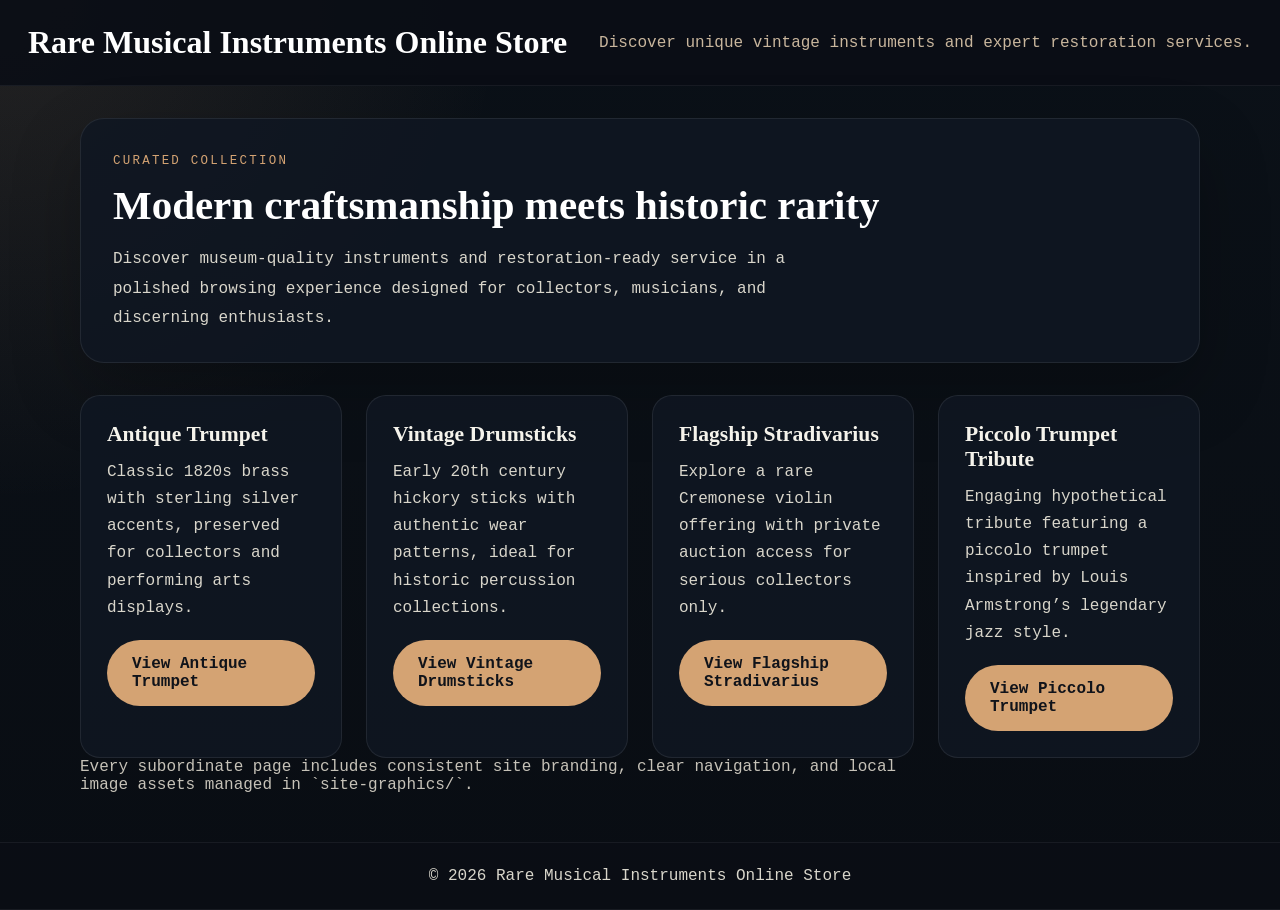
==== commit 234460ed: "Add hypothetical Louis Armstrong piccolo trumpet page with local images and update site navigation" ====
--- a/index.html
+++ b/index.html
@@ -35,6 +35,11 @@
         <p>Explore a rare Cremonese violin offering with private auction access for serious collectors only.</p>
         <a href="stradivarius.html" class="button-link primary-button">View Flagship Stradivarius</a>
       </article>
+      <article class="card">
+        <h3>Piccolo Trumpet Tribute</h3>
+        <p>Engaging hypothetical tribute featuring a piccolo trumpet inspired by Louis Armstrong’s legendary jazz style.</p>
+        <a href="piccolo-trumpet.html" class="button-link primary-button">View Piccolo Trumpet</a>
+      </article>
     </section>
 
     <p class="note">Every subordinate page includes consistent site branding, clear navigation, and local image assets managed in `site-graphics/`.</p>
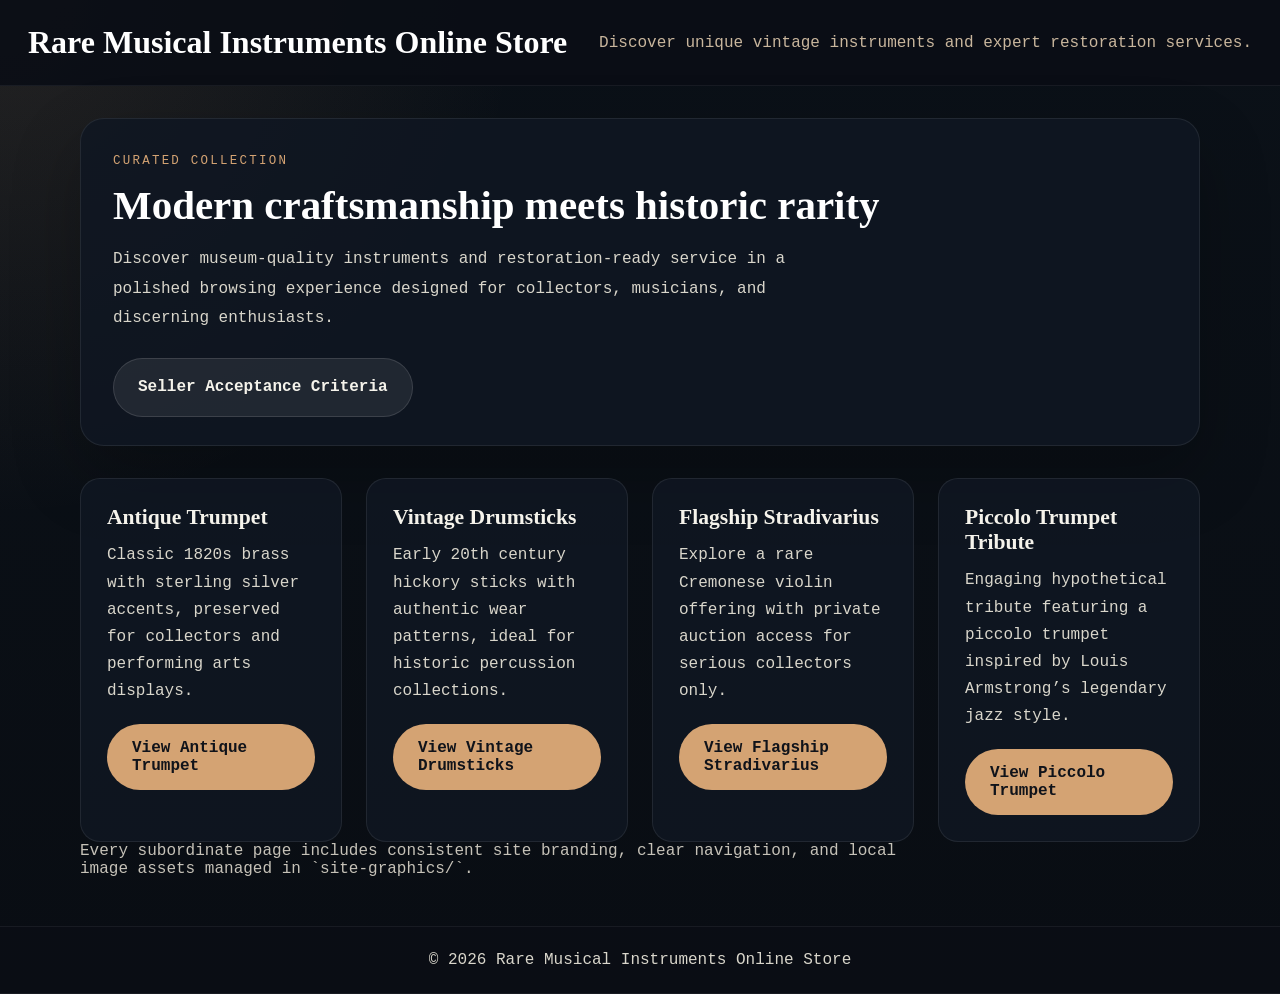
==== commit 2b3b7188: "Add instrument acceptance criteria page and link from homepage Co-authored-by: Copilot <copilot@gith" ====
--- a/index.html
+++ b/index.html
@@ -17,6 +17,9 @@
       <span class="eyebrow">Curated Collection</span>
       <h2>Modern craftsmanship meets historic rarity</h2>
       <p>Discover museum-quality instruments and restoration-ready service in a polished browsing experience designed for collectors, musicians, and discerning enthusiasts.</p>
+      <p class="note" style="margin-top: 24px;">
+        <a href="instrument-acceptance.html" class="button-link secondary-button">Seller Acceptance Criteria</a>
+      </p>
     </section>
 
     <section class="featured-grid">
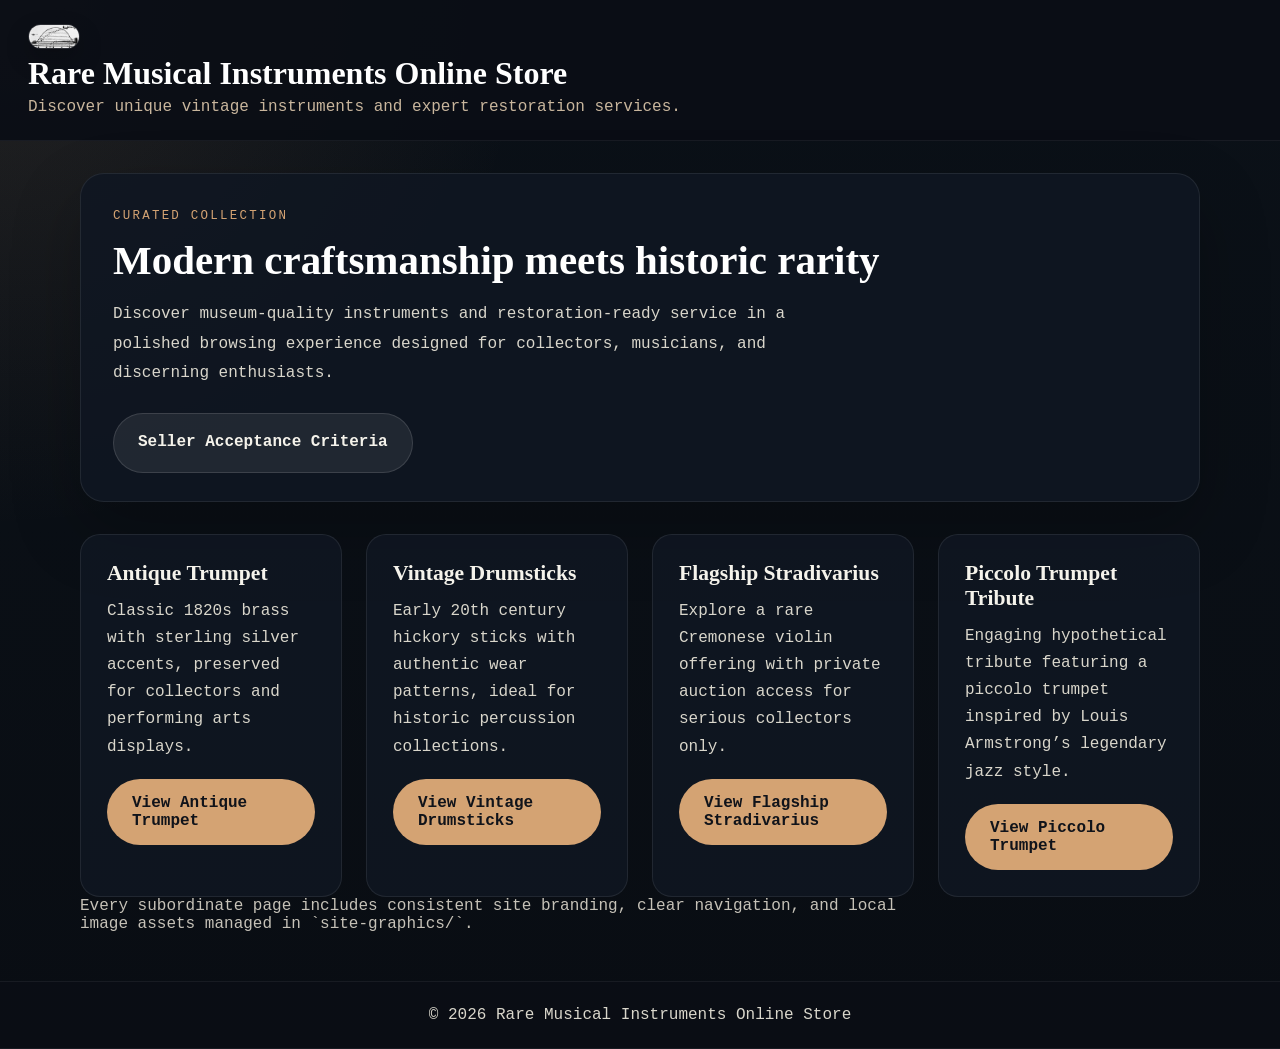
==== commit ead2a783: "Refactor header structure to include brand logo and text across multiple pages" ====
--- a/index.html
+++ b/index.html
@@ -8,8 +8,13 @@
 </head>
 <body>
   <header>
-    <h1>Rare Musical Instruments Online Store</h1>
-    <p>Discover unique vintage instruments and expert restoration services.</p>
+    <div class="brand">
+      <img src="site-graphics/trumpet-mute.jpg" alt="Rare Musical Instruments logo" class="site-logo" />
+      <div class="brand-text">
+        <h1>Rare Musical Instruments Online Store</h1>
+        <p>Discover unique vintage instruments and expert restoration services.</p>
+      </div>
+    </div>
   </header>
 
   <main class="content">
--- a/styles.css
+++ b/styles.css
@@ -41,6 +41,25 @@
   align-items: center;
   justify-content: space-between;
   gap: 18px;
+}
+
+header .brand {
+  display: inline-flex;
+  align-items: center;
+  gap: 16px;
+}
+
+.brand-text {
+  display: grid;
+  gap: 6px;
+}
+
+.site-logo {
+  width: 52px;
+  height: auto;
+  border-radius: 999px;
+  border: 1px solid rgba(255,255,255,0.12);
+  box-shadow: 0 10px 24px rgba(0, 0, 0, 0.22);
 }
 
 header h1,
